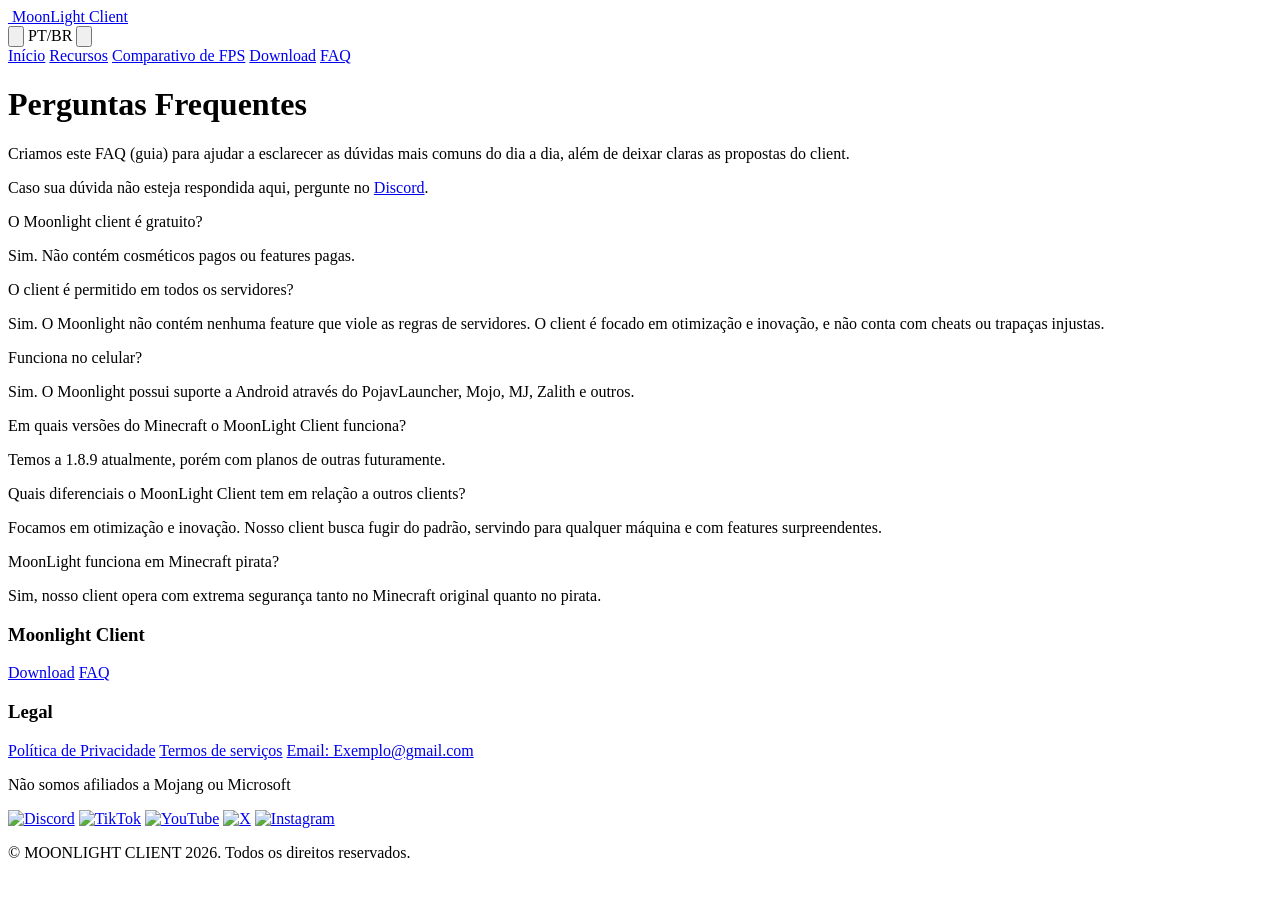
==== faq.html @ 14088943 "Add files via upload" ====
<!DOCTYPE html>
<html lang="pt-br">
<head>
<meta charset="UTF-8">
<meta name="viewport" content="width=device-width, initial-scale=1.0">
<title>FAQ — MoonLight Client</title>
<link rel="icon" href="assets/img/brand/logo.png">
<link rel="stylesheet" href="assets/css/style.css">
</head>
<body>

<header class="topbar">
    <a class="brand" href="index.html">
        <img src="assets/img/brand/logo.png" alt="">
        <span class="brand-name">MoonLight</span>
        <span class="brand-sub">Client</span>
    </a>
    <div class="topbar-actions">
        <button class="icon-btn" id="lang-btn" aria-label="Idioma">
            <img src="assets/img/ui/globe.png" alt="">
        </button>
        <span class="lang-pill">PT/BR</span>
        <button class="icon-btn" id="menu-btn" aria-label="Menu">
            <img src="assets/img/ui/burger.png" alt="">
        </button>
    </div>
</header>

<nav class="mobile-nav" id="mobile-nav">
    <a href="index.html">Início</a>
    <a href="index.html#recursos">Recursos</a>
    <a href="index.html#fps">Comparativo de FPS</a>
    <a href="index.html#download">Download</a>
    <a href="faq.html">FAQ</a>
</nav>

<main class="section legal-content">
    <h1>Perguntas Frequentes</h1>
    <p>Criamos este FAQ (guia) para ajudar a esclarecer as dúvidas mais comuns do dia a dia, além de deixar claras as propostas do client.</p>
    <p>Caso sua dúvida não esteja respondida aqui, pergunte no <a href="https://discord.gg/" target="_blank" rel="noopener">Discord</a>.</p>

    <div class="faq-item">
        <p class="faq-q">O Moonlight client é gratuito?</p>
        <p class="faq-a">Sim. Não contém cosméticos pagos ou features pagas.</p>
    </div>

    <div class="faq-item">
        <p class="faq-q">O client é permitido em todos os servidores?</p>
        <p class="faq-a">Sim. O Moonlight não contém nenhuma feature que viole as regras de servidores. O client é focado em otimização e inovação, e não conta com cheats ou trapaças injustas.</p>
    </div>

    <div class="faq-item">
        <p class="faq-q">Funciona no celular?</p>
        <p class="faq-a">Sim. O Moonlight possui suporte a Android através do PojavLauncher, Mojo, MJ, Zalith e outros.</p>
    </div>

    <div class="faq-item">
        <p class="faq-q">Em quais versões do Minecraft o MoonLight Client funciona?</p>
        <p class="faq-a">Temos a 1.8.9 atualmente, porém com planos de outras futuramente.</p>
    </div>

    <div class="faq-item">
        <p class="faq-q">Quais diferenciais o MoonLight Client tem em relação a outros clients?</p>
        <p class="faq-a">Focamos em otimização e inovação. Nosso client busca fugir do padrão, servindo para qualquer máquina e com features surpreendentes.</p>
    </div>

    <div class="faq-item">
        <p class="faq-q">MoonLight funciona em Minecraft pirata?</p>
        <p class="faq-a">Sim, nosso client opera com extrema segurança tanto no Minecraft original quanto no pirata.</p>
    </div>
</main>

<footer class="footer" id="site-footer">
    <div class="footer-col">
        <h3>Moonlight Client</h3>
        <a href="index.html#download">Download</a>
        <a href="faq.html">FAQ</a>
    </div>

    <div class="footer-col">
        <h3>Legal</h3>
        <a href="privacidade.html">Política de Privacidade</a>
        <a href="termos.html">Termos de serviços</a>
        <a href="mailto:exemplo@gmail.com">Email: Exemplo@gmail.com</a>
    </div>

    <p class="footer-disclaimer">Não somos afiliados a Mojang ou Microsoft</p>

    <div class="footer-social">
        <a href="#" target="_blank" rel="noopener"><img src="assets/img/social/discord.png" alt="Discord"></a>
        <a href="#" target="_blank" rel="noopener"><img src="assets/img/social/tiktok.png" alt="TikTok"></a>
        <a href="#" target="_blank" rel="noopener"><img src="assets/img/social/youtube.png" alt="YouTube"></a>
        <a href="#" target="_blank" rel="noopener"><img src="assets/img/social/x.png" alt="X"></a>
        <a href="#" target="_blank" rel="noopener"><img src="assets/img/social/instagram.png" alt="Instagram"></a>
    </div>

    <p class="footer-copy">© MOONLIGHT CLIENT 2026. Todos os direitos reservados.</p>
</footer>

<script src="assets/js/main.js"></script>
</body>
</html>
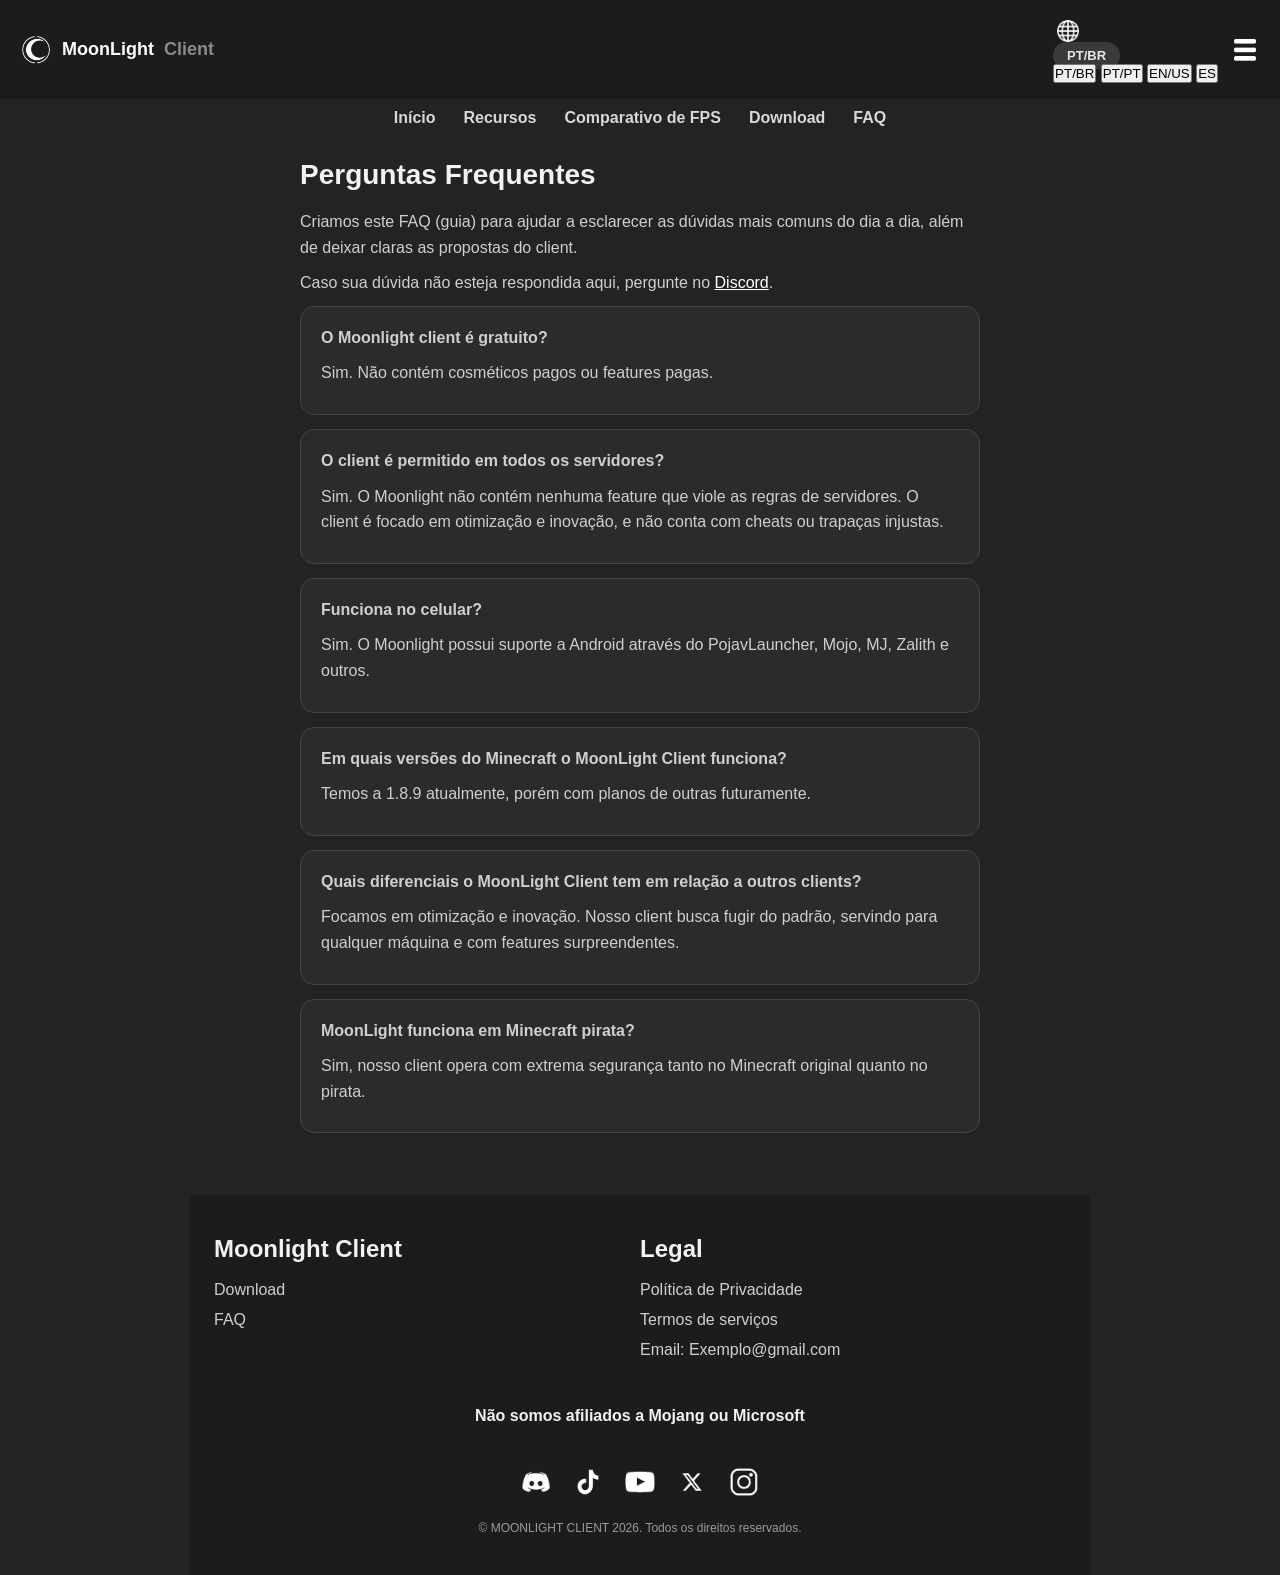
==== commit 52ecc05a: "Add files via upload" ====
--- a/faq.html
+++ b/faq.html
@@ -16,10 +16,18 @@
         <span class="brand-sub">Client</span>
     </a>
     <div class="topbar-actions">
-        <button class="icon-btn" id="lang-btn" aria-label="Idioma">
-            <img src="assets/img/ui/globe.png" alt="">
-        </button>
-        <span class="lang-pill">PT/BR</span>
+        <div class="lang-dropdown">
+            <button class="icon-btn" id="lang-btn" aria-label="Idioma">
+                <img src="assets/img/ui/globe.png" alt="">
+            </button>
+            <span class="lang-pill"><span id="lang-current">PT/BR</span></span>
+            <div class="lang-menu" id="lang-menu">
+                <button data-lang="pt-br">PT/BR</button>
+                <button data-lang="pt-pt">PT/PT</button>
+                <button data-lang="en-us">EN/US</button>
+                <button data-lang="es">ES</button>
+            </div>
+        </div>
         <button class="icon-btn" id="menu-btn" aria-label="Menu">
             <img src="assets/img/ui/burger.png" alt="">
         </button>
@@ -34,7 +42,7 @@
     <a href="faq.html">FAQ</a>
 </nav>
 
-<main class="section legal-content">
+<main class="section legal-content reveal">
     <h1>Perguntas Frequentes</h1>
     <p>Criamos este FAQ (guia) para ajudar a esclarecer as dúvidas mais comuns do dia a dia, além de deixar claras as propostas do client.</p>
     <p>Caso sua dúvida não esteja respondida aqui, pergunte no <a href="https://discord.gg/" target="_blank" rel="noopener">Discord</a>.</p>
@@ -97,6 +105,8 @@
     <p class="footer-copy">© MOONLIGHT CLIENT 2026. Todos os direitos reservados.</p>
 </footer>
 
+<script src="assets/js/config.js"></script>
+<script src="assets/js/i18n.js"></script>
 <script src="assets/js/main.js"></script>
 </body>
 </html>
--- a/assets/css/style.css
+++ b/assets/css/style.css
@@ -0,0 +1,421 @@
+* {
+    box-sizing: border-box;
+    margin: 0;
+    padding: 0;
+}
+
+body {
+    background: #232323;
+    color: #f2f2f2;
+    font-family: "Montserrat", "Segoe UI", Arial, sans-serif;
+    -webkit-font-smoothing: antialiased;
+}
+
+img {
+    display: block;
+    max-width: 100%;
+}
+
+a {
+    color: inherit;
+    text-decoration: none;
+}
+
+.topbar {
+    display: flex;
+    align-items: center;
+    justify-content: space-between;
+    padding: 16px 20px;
+    background: #1c1c1c;
+    position: sticky;
+    top: 0;
+    z-index: 20;
+}
+
+.brand {
+    display: flex;
+    align-items: center;
+    gap: 10px;
+}
+
+.brand img {
+    width: 32px;
+    height: 32px;
+}
+
+.brand-name {
+    font-weight: 800;
+    font-size: 18px;
+    color: #ffffff;
+}
+
+.brand-sub {
+    font-weight: 600;
+    font-size: 18px;
+    color: #8a8a8a;
+}
+
+.topbar-actions {
+    display: flex;
+    align-items: center;
+    gap: 12px;
+}
+
+.icon-btn {
+    background: none;
+    border: none;
+    cursor: pointer;
+    display: flex;
+    align-items: center;
+    justify-content: center;
+    padding: 4px;
+}
+
+.icon-btn img {
+    width: 22px;
+    height: 22px;
+}
+
+.lang-pill {
+    background: #3a3a3a;
+    border-radius: 999px;
+    padding: 6px 14px;
+    font-size: 13px;
+    font-weight: 700;
+    color: #e6e6e6;
+}
+
+.mobile-nav {
+    display: none;
+    flex-direction: column;
+    background: #1c1c1c;
+    padding: 8px 20px 18px;
+}
+
+.mobile-nav.open {
+    display: flex;
+}
+
+.mobile-nav a {
+    padding: 10px 0;
+    font-weight: 600;
+    color: #d8d8d8;
+    border-bottom: 1px solid #2c2c2c;
+}
+
+.hero {
+    text-align: center;
+    padding: 56px 24px 40px;
+}
+
+.hero-logo {
+    width: 130px;
+    height: 130px;
+    margin: 0 auto 18px;
+}
+
+.hero h1 {
+    font-size: 40px;
+    font-weight: 800;
+    color: #cfcfcf;
+    line-height: 1;
+}
+
+.hero h1 span {
+    display: block;
+    color: #ffffff;
+}
+
+.tagline {
+    margin-top: 10px;
+    font-size: 20px;
+    font-weight: 700;
+    color: #ffffff;
+}
+
+.hero-actions {
+    display: flex;
+    justify-content: center;
+    gap: 16px;
+    margin-top: 32px;
+    flex-wrap: wrap;
+}
+
+.pill {
+    display: flex;
+    align-items: center;
+    gap: 10px;
+    padding: 14px 26px;
+    border-radius: 999px;
+    font-weight: 800;
+    font-size: 15px;
+    letter-spacing: 0.5px;
+}
+
+.pill img {
+    width: 20px;
+    height: 20px;
+}
+
+.pill-gray {
+    background: linear-gradient(180deg, #5a5a5a, #3d3d3d);
+    color: #ffffff;
+}
+
+.pill-white {
+    background: linear-gradient(180deg, #ffffff, #d9d9d9);
+    color: #111111;
+}
+
+.section {
+    padding: 24px 20px;
+    max-width: 720px;
+    margin: 0 auto;
+}
+
+.section-tag {
+    background: #1c1c1c;
+    border-radius: 999px;
+    padding: 12px 18px;
+    text-align: center;
+    font-weight: 800;
+    letter-spacing: 1px;
+    margin-bottom: 18px;
+}
+
+.card {
+    background: #2b2b2b;
+    border: 1px solid #444444;
+    border-radius: 18px;
+    padding: 24px;
+    margin-bottom: 18px;
+}
+
+.card h3 {
+    font-size: 20px;
+    margin-bottom: 12px;
+}
+
+.card ul {
+    list-style: none;
+    color: #bdbdbd;
+    font-weight: 600;
+}
+
+.card ul li::before {
+    content: "• ";
+}
+
+.feature-icons {
+    display: flex;
+    gap: 18px;
+    flex-wrap: wrap;
+    margin-top: 8px;
+}
+
+.feature-icon {
+    width: 40px;
+    height: 40px;
+    border-radius: 50%;
+    background: #ffffff;
+    display: flex;
+    align-items: center;
+    justify-content: center;
+}
+
+.feature-icon img {
+    width: 22px;
+    height: 22px;
+}
+
+.fps-card {
+    text-align: center;
+}
+
+.fps-card h2 {
+    font-size: 24px;
+    margin-bottom: 24px;
+}
+
+.fps-row {
+    margin-bottom: 18px;
+    text-align: left;
+}
+
+.fps-label {
+    display: block;
+    font-weight: 800;
+    margin-bottom: 8px;
+    text-align: center;
+}
+
+.fps-holder {
+    display: flex;
+    align-items: center;
+    gap: 14px;
+    background: #ffffff;
+    border-radius: 999px;
+    padding: 8px 16px;
+    height: 44px;
+}
+
+.fps-holder img {
+    width: 30px;
+    height: 30px;
+    object-fit: contain;
+}
+
+.fps-us img {
+    filter: invert(1);
+}
+
+.fps-config {
+    margin-top: 22px;
+    font-weight: 700;
+    font-size: 14px;
+    color: #dddddd;
+}
+
+.open-footer {
+    display: block;
+    margin: 10px auto 30px;
+    background: #1c1c1c;
+    border: none;
+    color: #ffffff;
+    font-weight: 800;
+    padding: 14px 26px;
+    border-radius: 999px;
+    cursor: pointer;
+}
+
+.footer {
+    background: #1c1c1c;
+    padding: 40px 24px;
+}
+
+.footer-col {
+    margin-bottom: 24px;
+}
+
+.footer-col h3 {
+    font-size: 24px;
+    font-weight: 800;
+    margin-bottom: 12px;
+}
+
+.footer-col a {
+    display: block;
+    padding: 6px 0;
+    color: #cfcfcf;
+    font-weight: 500;
+}
+
+.footer-disclaimer {
+    text-align: center;
+    font-weight: 700;
+    margin: 18px 0;
+}
+
+.footer-social {
+    display: flex;
+    justify-content: center;
+    gap: 22px;
+    margin: 24px 0;
+}
+
+.footer-social img {
+    width: 30px;
+    height: 30px;
+}
+
+.footer-copy {
+    text-align: center;
+    font-size: 12px;
+    color: #9a9a9a;
+}
+
+.legal-content {
+    max-width: 720px;
+    margin: 0 auto;
+    padding: 32px 20px 48px;
+}
+
+.legal-content h1 {
+    font-size: 28px;
+    margin-bottom: 18px;
+}
+
+.legal-content h2 {
+    font-size: 19px;
+    margin: 28px 0 10px;
+    color: #ffffff;
+}
+
+.legal-content p {
+    color: #cfcfcf;
+    line-height: 1.6;
+    margin-bottom: 10px;
+}
+
+.legal-content ul {
+    color: #cfcfcf;
+    line-height: 1.6;
+    margin: 6px 0 14px 20px;
+}
+
+.legal-content a {
+    color: #ffffff;
+    text-decoration: underline;
+}
+
+.faq-item {
+    background: #2b2b2b;
+    border: 1px solid #444444;
+    border-radius: 14px;
+    padding: 18px 20px;
+    margin-bottom: 14px;
+}
+
+.faq-q {
+    font-weight: 800;
+    color: #ffffff;
+    margin-bottom: 6px;
+}
+
+.faq-a {
+    color: #bdbdbd;
+    margin-bottom: 0;
+}
+
+@media (min-width: 860px) {
+    .mobile-nav {
+        display: flex !important;
+        flex-direction: row;
+        justify-content: center;
+        gap: 28px;
+        background: transparent;
+        padding: 10px 0 0;
+    }
+
+    .mobile-nav a {
+        border-bottom: none;
+        padding: 0;
+    }
+
+    .menu-only-mobile {
+        display: none;
+    }
+
+    .footer {
+        display: grid;
+        grid-template-columns: repeat(2, 1fr);
+        max-width: 900px;
+        margin: 0 auto;
+    }
+
+    .footer-disclaimer,
+    .footer-social,
+    .footer-copy {
+        grid-column: 1 / -1;
+    }
+}
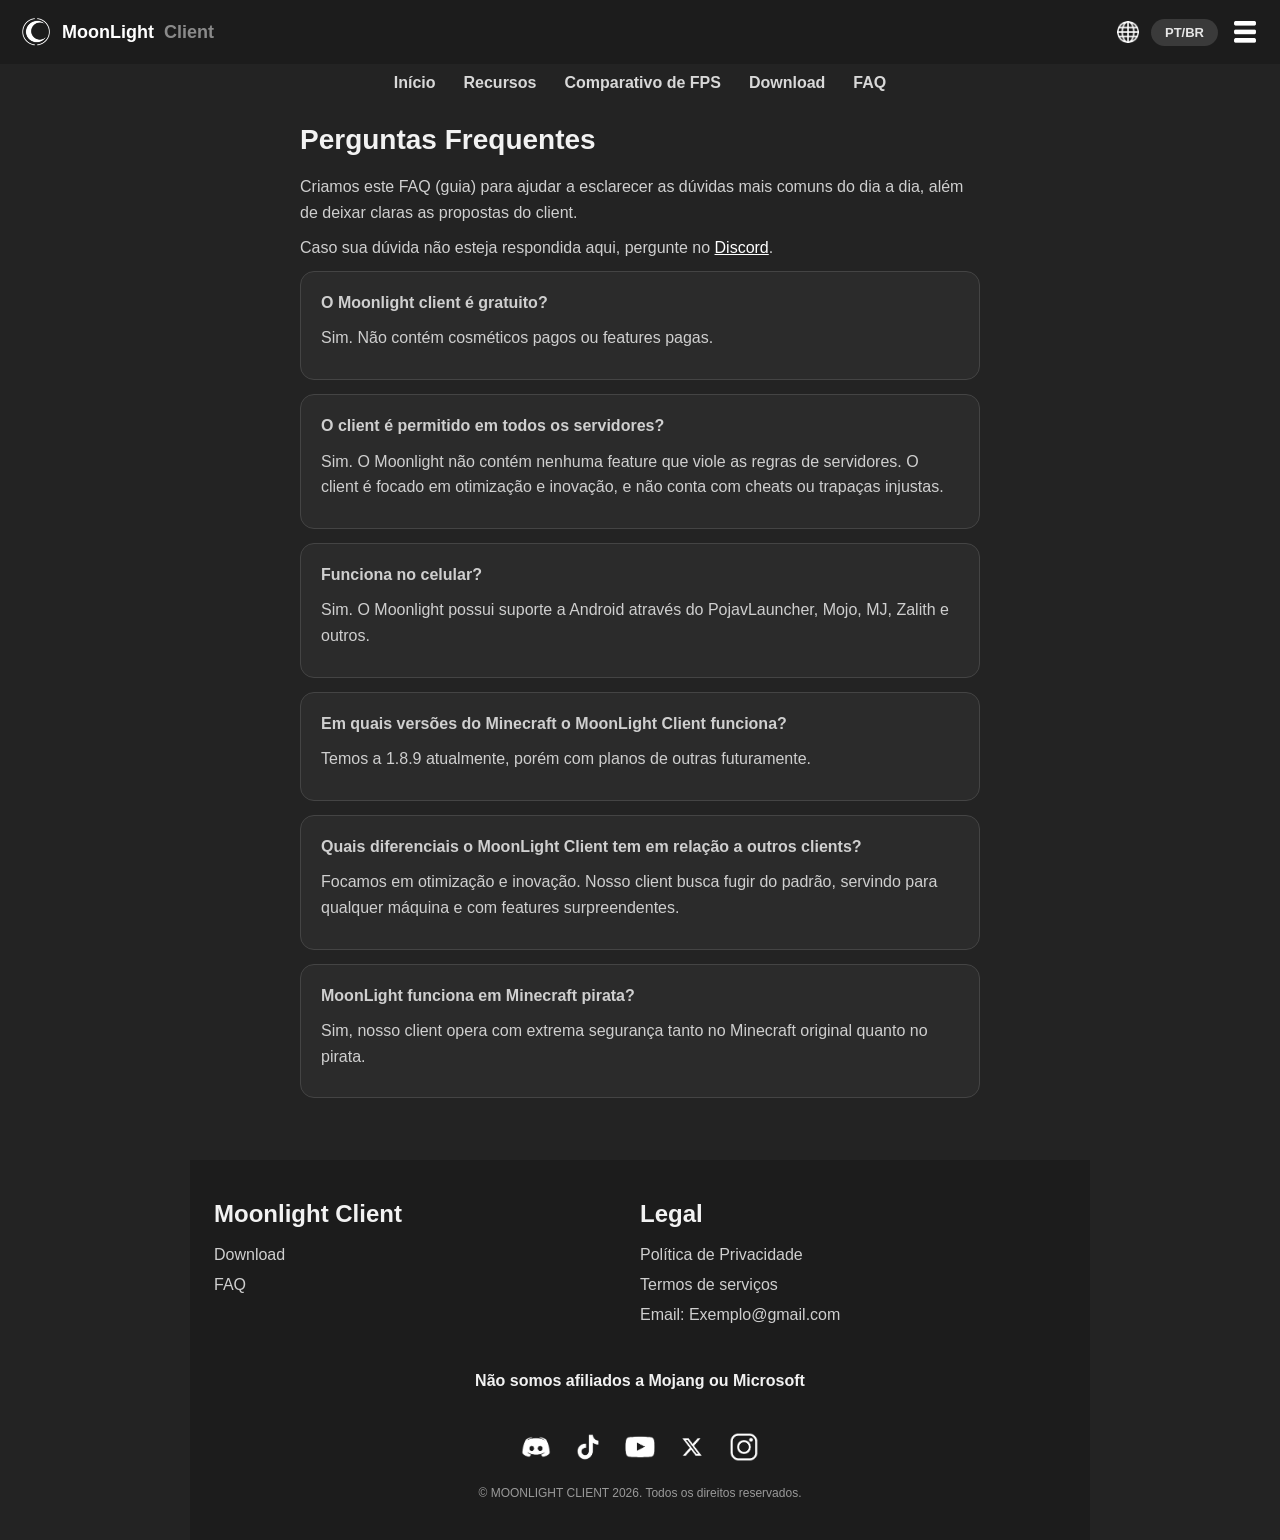
==== commit 5fcf4c36: "Add files via upload" ====
--- a/faq.html
+++ b/faq.html
@@ -5,7 +5,7 @@
 <meta name="viewport" content="width=device-width, initial-scale=1.0">
 <title>FAQ — MoonLight Client</title>
 <link rel="icon" href="assets/img/brand/logo.png">
-<link rel="stylesheet" href="assets/css/style.css">
+<link rel="stylesheet" href="assets/css/style.css?v=3">
 </head>
 <body>
 
@@ -35,11 +35,11 @@
 </header>
 
 <nav class="mobile-nav" id="mobile-nav">
-    <a href="index.html">Início</a>
-    <a href="index.html#recursos">Recursos</a>
-    <a href="index.html#fps">Comparativo de FPS</a>
-    <a href="index.html#download">Download</a>
-    <a href="faq.html">FAQ</a>
+    <a href="index.html" data-i18n="navInicio">Início</a>
+    <a href="index.html#recursos" data-i18n="navRecursos">Recursos</a>
+    <a href="index.html#fps" data-i18n="navFps">Comparativo de FPS</a>
+    <a href="index.html#download" data-i18n="navDownload">Download</a>
+    <a href="faq.html" data-i18n="navFaq">FAQ</a>
 </nav>
 
 <main class="section legal-content reveal">
@@ -80,19 +80,19 @@
 
 <footer class="footer" id="site-footer">
     <div class="footer-col">
-        <h3>Moonlight Client</h3>
-        <a href="index.html#download">Download</a>
-        <a href="faq.html">FAQ</a>
+        <h3 data-i18n="footerBrand">Moonlight Client</h3>
+        <a href="index.html#download" data-i18n="navDownload">Download</a>
+        <a href="faq.html" data-i18n="footerFaq">FAQ</a>
     </div>
 
     <div class="footer-col">
-        <h3>Legal</h3>
-        <a href="privacidade.html">Política de Privacidade</a>
-        <a href="termos.html">Termos de serviços</a>
-        <a href="mailto:exemplo@gmail.com">Email: Exemplo@gmail.com</a>
+        <h3 data-i18n="footerLegal">Legal</h3>
+        <a href="privacidade.html" data-i18n="footerPriv">Política de Privacidade</a>
+        <a href="termos.html" data-i18n="footerTerms">Termos de serviços</a>
+        <a href="mailto:exemplo@gmail.com" data-i18n="footerEmail">Email: Exemplo@gmail.com</a>
     </div>
 
-    <p class="footer-disclaimer">Não somos afiliados a Mojang ou Microsoft</p>
+    <p class="footer-disclaimer" data-i18n="footerDisclaimer">Não somos afiliados a Mojang ou Microsoft</p>
 
     <div class="footer-social">
         <a href="#" target="_blank" rel="noopener"><img src="assets/img/social/discord.png" alt="Discord"></a>
@@ -102,11 +102,11 @@
         <a href="#" target="_blank" rel="noopener"><img src="assets/img/social/instagram.png" alt="Instagram"></a>
     </div>
 
-    <p class="footer-copy">© MOONLIGHT CLIENT 2026. Todos os direitos reservados.</p>
+    <p class="footer-copy" data-i18n="footerCopy">© MOONLIGHT CLIENT 2026. Todos os direitos reservados.</p>
 </footer>
 
-<script src="assets/js/config.js"></script>
-<script src="assets/js/i18n.js"></script>
-<script src="assets/js/main.js"></script>
+<script src="assets/js/config.js?v=3"></script>
+<script src="assets/js/i18n.js?v=3"></script>
+<script src="assets/js/main.js?v=3"></script>
 </body>
 </html>
--- a/assets/css/style.css
+++ b/assets/css/style.css
@@ -1,3 +1,7 @@
+html {
+    scroll-behavior: smooth;
+}
+
 * {
     box-sizing: border-box;
     margin: 0;
@@ -214,18 +218,16 @@
 }
 
 .feature-icon {
-    width: 40px;
-    height: 40px;
-    border-radius: 50%;
-    background: #ffffff;
+    width: 30px;
+    height: 30px;
     display: flex;
     align-items: center;
     justify-content: center;
 }
 
 .feature-icon img {
-    width: 22px;
-    height: 22px;
+    width: 26px;
+    height: 26px;
 }
 
 .fps-card {
@@ -238,35 +240,58 @@
 }
 
 .fps-row {
-    margin-bottom: 18px;
+    display: flex;
+    align-items: center;
+    gap: 14px;
+    margin-bottom: 20px;
+}
+
+.fps-icon {
+    width: 42px;
+    height: 42px;
+    border-radius: 50%;
+    background: #1c1c1c;
+    display: flex;
+    align-items: center;
+    justify-content: center;
+    flex-shrink: 0;
+}
+
+.fps-icon img {
+    width: 26px;
+    height: 26px;
+    object-fit: contain;
+}
+
+.fps-bar-area {
+    flex: 1;
     text-align: left;
 }
 
 .fps-label {
     display: block;
     font-weight: 800;
-    margin-bottom: 8px;
-    text-align: center;
-}
-
-.fps-holder {
-    display: flex;
-    align-items: center;
-    gap: 14px;
-    background: #ffffff;
+    font-size: 13px;
+    margin-bottom: 6px;
+}
+
+.fps-track {
+    background: #1c1c1c;
     border-radius: 999px;
-    padding: 8px 16px;
-    height: 44px;
-}
-
-.fps-holder img {
-    width: 30px;
-    height: 30px;
-    object-fit: contain;
-}
-
-.fps-us img {
-    filter: invert(1);
+    height: 14px;
+    overflow: hidden;
+}
+
+.fps-fill {
+    width: 0;
+    height: 100%;
+    border-radius: 999px;
+    background: #8a8a8a;
+    transition: width 1.2s ease;
+}
+
+.fps-fill-us {
+    background: linear-gradient(90deg, #ffffff, #cfcfcf);
 }
 
 .fps-config {
@@ -326,6 +351,78 @@
 .footer-social img {
     width: 30px;
     height: 30px;
+}
+
+.pill,
+.icon-btn img,
+.card,
+.faq-item {
+    transition: transform 0.25s ease, opacity 0.25s ease, background 0.25s ease;
+}
+
+.pill:hover {
+    transform: translateY(-2px);
+}
+
+.card:hover,
+.faq-item:hover {
+    border-color: #666666;
+}
+
+.reveal {
+    opacity: 0;
+    transform: translateY(24px);
+    transition: opacity 0.7s ease, transform 0.7s ease;
+}
+
+.reveal-visible {
+    opacity: 1;
+    transform: translateY(0);
+}
+
+.lang-dropdown {
+    position: relative;
+    display: flex;
+    align-items: center;
+    gap: 8px;
+}
+
+.lang-menu {
+    display: none;
+    flex-direction: column;
+    position: absolute;
+    top: 38px;
+    right: 0;
+    background: #2b2b2b;
+    border: 1px solid #444444;
+    border-radius: 10px;
+    overflow: hidden;
+    min-width: 100px;
+    z-index: 30;
+    opacity: 0;
+    transform: translateY(-6px);
+    transition: opacity 0.2s ease, transform 0.2s ease;
+}
+
+.lang-menu.open {
+    display: flex;
+    opacity: 1;
+    transform: translateY(0);
+}
+
+.lang-menu button {
+    background: none;
+    border: none;
+    color: #e6e6e6;
+    padding: 10px 14px;
+    text-align: left;
+    font-weight: 600;
+    font-size: 13px;
+    cursor: pointer;
+}
+
+.lang-menu button:hover {
+    background: #3a3a3a;
 }
 
 .footer-copy {
